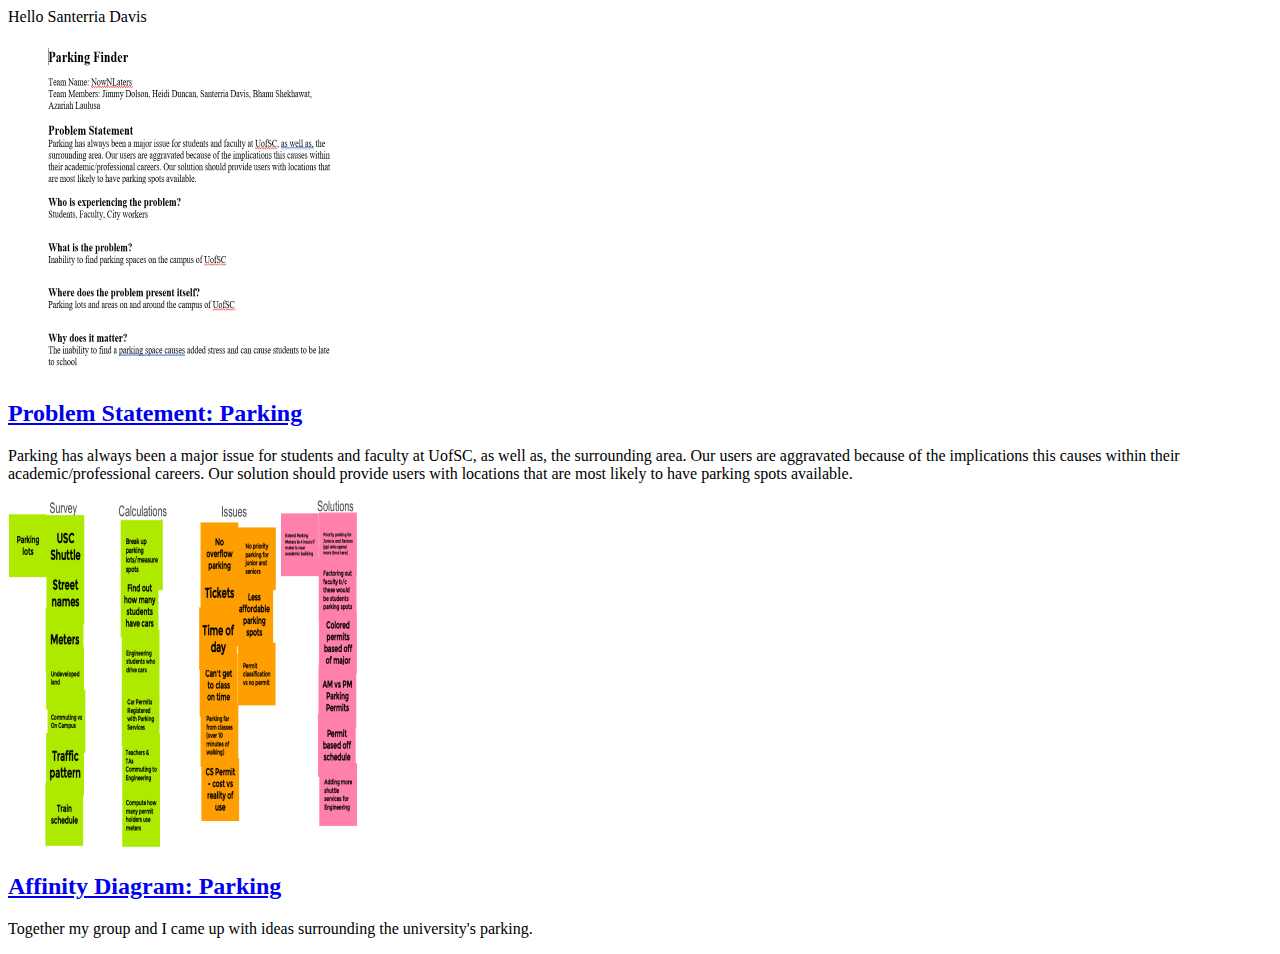
==== index.html @ 3784adc4 "Add files via upload" ====
<!DOCTYPE html>
<html>
    <body>
Hello Santerria Davis

<!-- Problem Statement Assignment-->
<section class="assignment">
    <a href="Files/Problem Statement.pdf"><img src="Images/Problem-Statement.PNG"></a>
    <section class="ass-details">
        <a href="Files/Problem Statement.pdf"><h2>Problem Statement: Parking</h2></a>
        <p>
            Parking has always been a major issue for students and faculty at UofSC, as well as, the surrounding area. Our users are aggravated because of the implications this causes within their academic/professional careers. Our solution should provide users with locations that are most likely to have parking spots available. 
        </p>
    </section>
</section>

<!-- Affinity Diagram Assignment-->
<section class="assignment">
    <a href="Files/affinity-diagram.pdf"><img src="Images/Affinity Diagram.PNG"></a>
    <section class="ass-details">
        <a href="Files/affinity-diagram.pdf"><h2>Affinity Diagram: Parking</h2></a>
        <p>
            Together my group and I came up with ideas surrounding the university's parking.
        </p>
    </section>
</section>
</body>
</html>
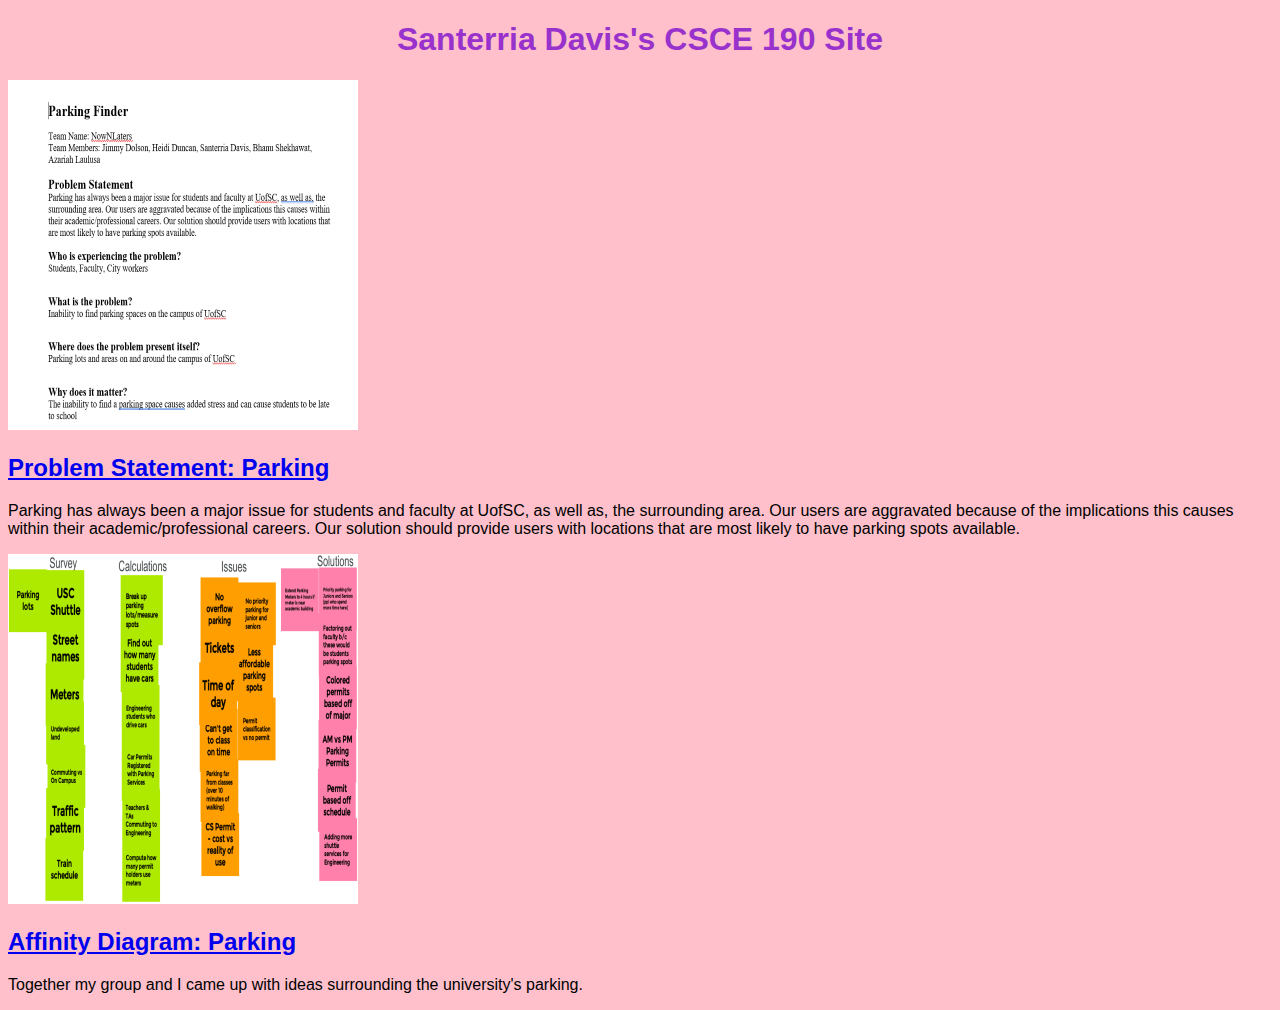
==== commit 2452573c: "Add files via upload" ====
--- a/index.html
+++ b/index.html
@@ -1,7 +1,11 @@
 <!DOCTYPE html>
 <html>
+    <head>
+        <title>CSCE 190: Santerria Davis</title>
+        <link rel="stylesheet" href="styles.css"
+    </head>
     <body>
-Hello Santerria Davis
+        <h1>Santerria Davis's CSCE 190 Site</h1>
 
 <!-- Problem Statement Assignment-->
 <section class="assignment">
--- a/styles.css
+++ b/styles.css
@@ -0,0 +1,9 @@
+body {
+    background: pink;
+    font-family:Arial, Helvetica, sans-serif;
+}
+
+h1 {
+    color: darkorchid;
+    text-align: center;
+}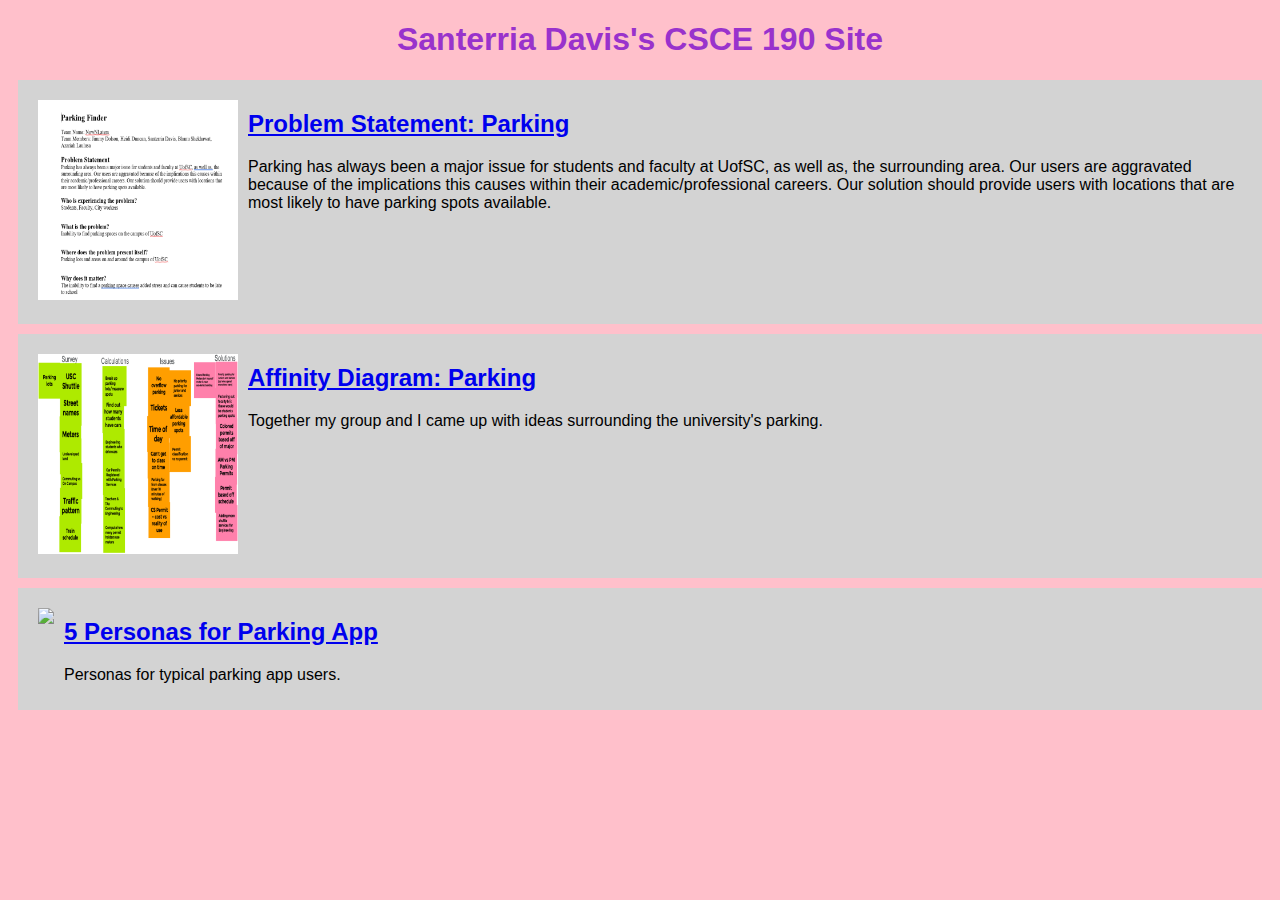
==== commit 7ece70ba: "Add files via upload" ====
--- a/index.html
+++ b/index.html
@@ -28,5 +28,16 @@
         </p>
     </section>
 </section>
-</body>
+
+<!-- Persona Assignment-->
+<section class="assignment">
+    <a href="Files/Personas.pdf"><img src="Images/Angelica Jolly Persona.png"></a>
+    <section class="ass-details">
+        <a href="Files/Personas.pdf"><h2>5 Personas for Parking App</h2></a>
+            <p>
+                Personas for typical parking app users.
+            </p>
+        </section>
+    </section>
+    </body>
 </html>--- a/styles.css
+++ b/styles.css
@@ -1,6 +1,18 @@
 body {
     background: pink;
     font-family:Arial, Helvetica, sans-serif;
+}
+
+.assignment {
+    display:flex;
+    padding:10px;
+    margin:10px;
+    background:lightgray;
+}
+
+.assignment img {
+width:200px;
+padding:10px;    
 }
 
 h1 {
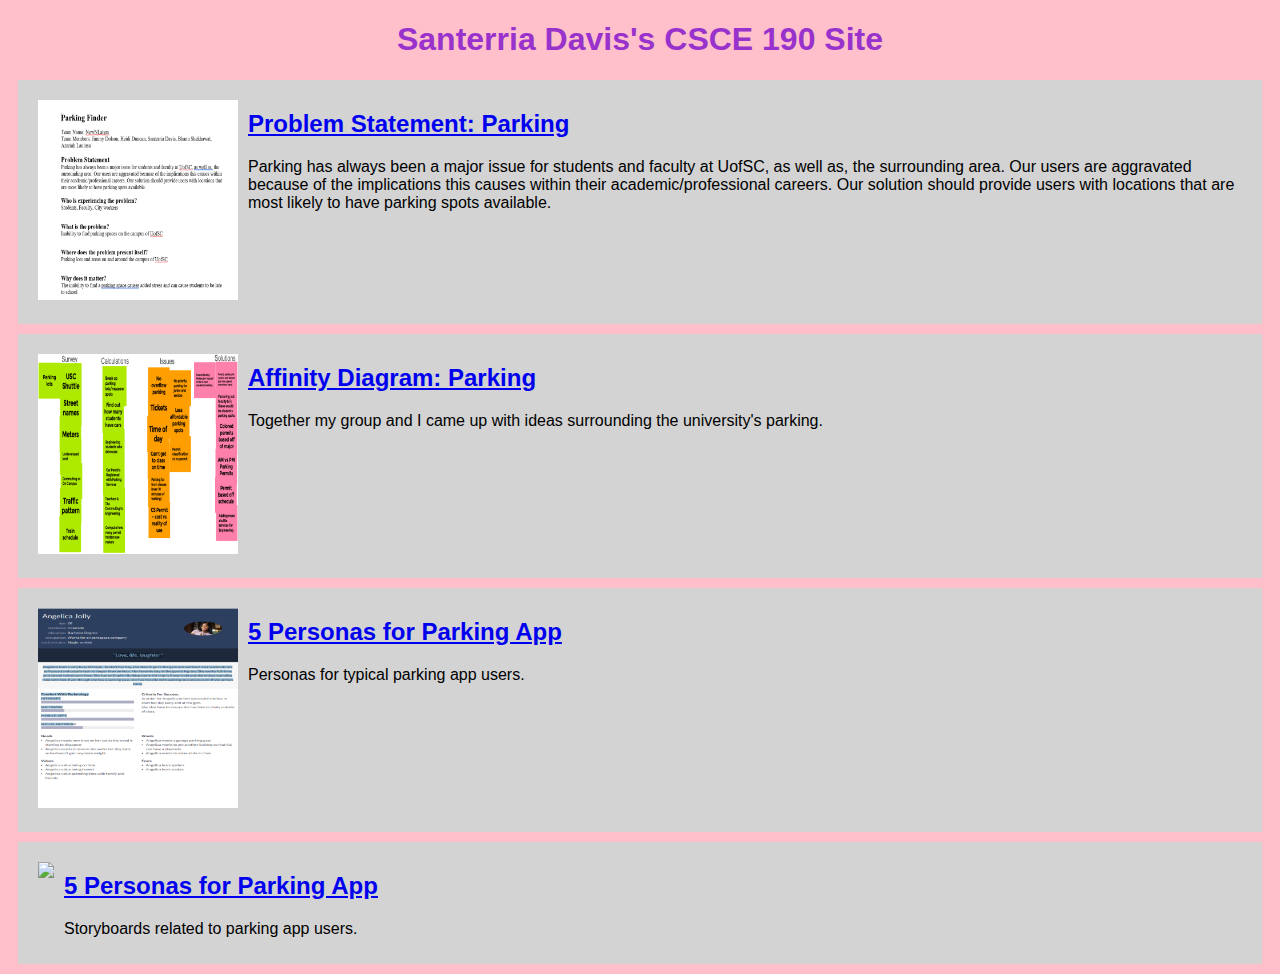
==== commit d579430b: "Add files via upload" ====
--- a/index.html
+++ b/index.html
@@ -39,5 +39,16 @@
             </p>
         </section>
     </section>
+
+    <!-- Storyboard Assignment-->
+<section class="assignment">
+    <a href="Files/Storyboard.pdf"><img src="Images/Storyboard.png"></a>
+    <section class="ass-details">
+        <a href="Files/Storyboard.pdf"><h2>5 Personas for Parking App</h2></a>
+            <p>
+                Storyboards related to parking app users.
+            </p>
+        </section>
+    </section>
     </body>
 </html>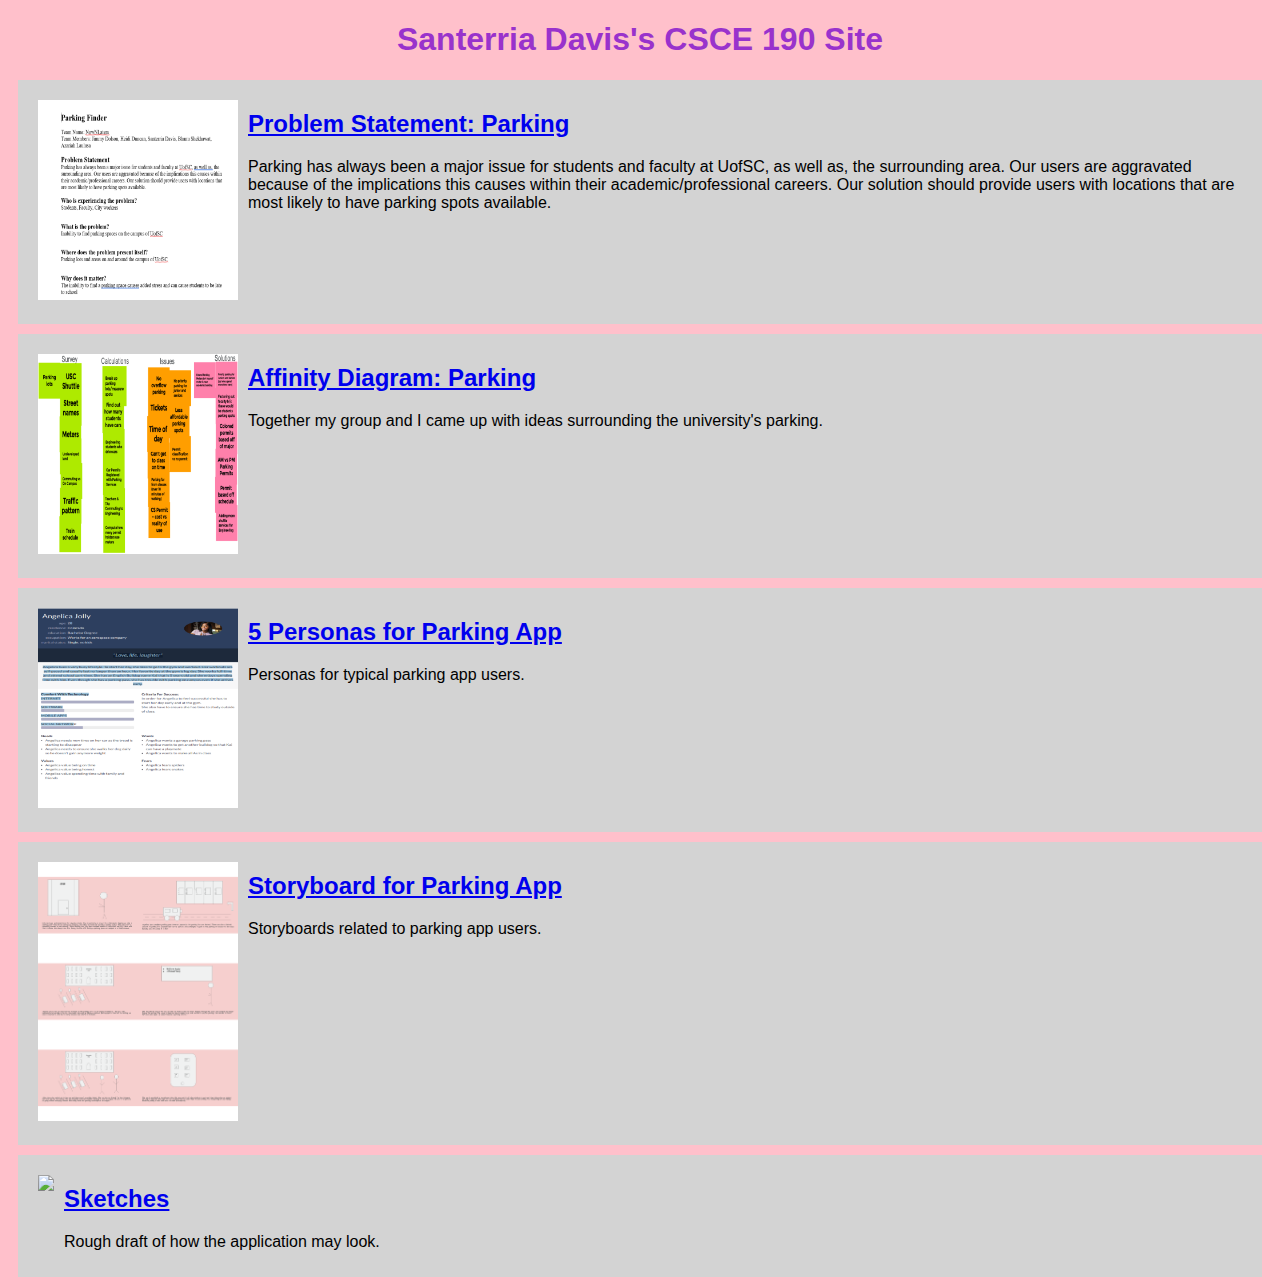
==== commit a613c791: "Add files via upload" ====
--- a/index.html
+++ b/index.html
@@ -44,11 +44,22 @@
 <section class="assignment">
     <a href="Files/Storyboard.pdf"><img src="Images/Storyboard.png"></a>
     <section class="ass-details">
-        <a href="Files/Storyboard.pdf"><h2>5 Personas for Parking App</h2></a>
+        <a href="Files/Storyboard.pdf"><h2>Storyboard for Parking App</h2></a>
             <p>
                 Storyboards related to parking app users.
             </p>
         </section>
     </section>
+
+        <!-- Sketch Assignment-->
+<section class="assignment">
+    <a href="Files/Sketches.pdf"><img src="Images/Sketch.png"></a>
+    <section class="ass-details">
+        <a href="Files/Sketches.pdf"><h2>Sketches</h2></a>
+            <p>
+                Rough draft of how the application may look.
+            </p>
+        </section>
+    </section>
     </body>
 </html>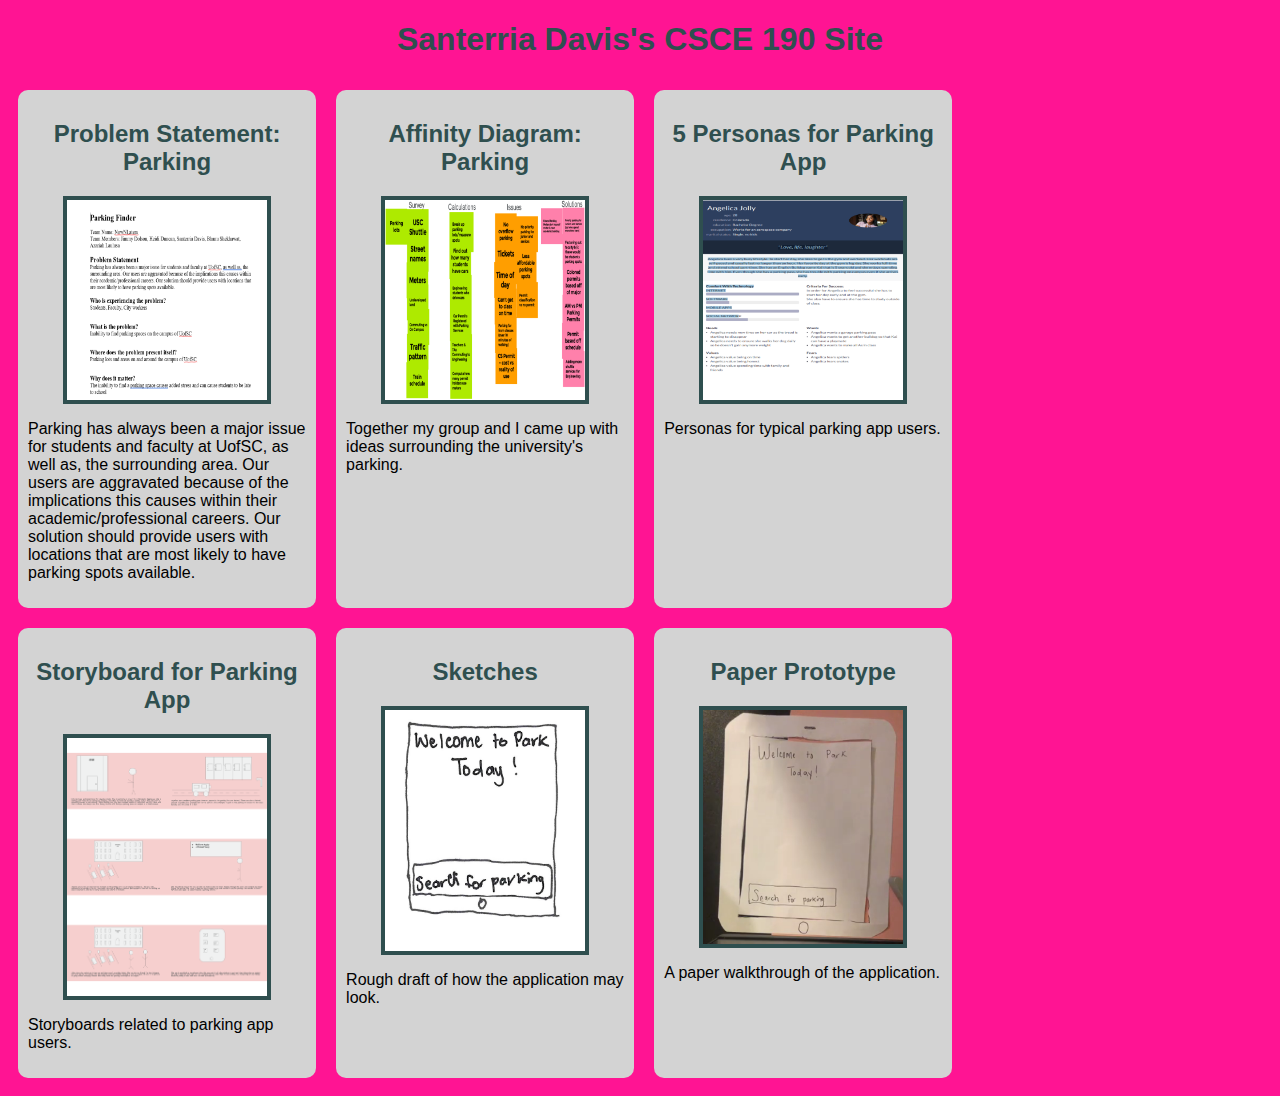
==== commit 242a4fe3: "Add files via upload" ====
--- a/index.html
+++ b/index.html
@@ -1,65 +1,79 @@
 <!DOCTYPE html>
 <html>
+
     <head>
         <title>CSCE 190: Santerria Davis</title>
         <link rel="stylesheet" href="styles.css"
     </head>
+    
     <body>
         <h1>Santerria Davis's CSCE 190 Site</h1>
+        
+        <div class="assignments">
+            <!-- Problem Statement Assignment-->
+            <section class="assignment">
+                <a href="Files/Problem Statement.pdf"><h2>Problem Statement: Parking</h2></a>
+            <a href="Files/Problem Statement.pdf"><img src="Images/Problem-Statement.PNG"></a>  
+                <p>
+                    Parking has always been a major issue for students and faculty at UofSC, as well as, the surrounding area. Our users are aggravated because of the implications this causes within their academic/professional careers. Our solution should provide users with locations that are most likely to have parking spots available. 
+                </p>
+            </section>
 
-<!-- Problem Statement Assignment-->
-<section class="assignment">
-    <a href="Files/Problem Statement.pdf"><img src="Images/Problem-Statement.PNG"></a>
-    <section class="ass-details">
-        <a href="Files/Problem Statement.pdf"><h2>Problem Statement: Parking</h2></a>
-        <p>
-            Parking has always been a major issue for students and faculty at UofSC, as well as, the surrounding area. Our users are aggravated because of the implications this causes within their academic/professional careers. Our solution should provide users with locations that are most likely to have parking spots available. 
-        </p>
-    </section>
-</section>
+            <!-- Affinity Diagram Assignment-->
+            <section class="assignment">
+                <a href="Files/affinity-diagram.pdf"><h2>Affinity Diagram: Parking</h2></a>
+                <a href="Files/affinity-diagram.pdf"><img src="Images/Affinity Diagram.PNG"></a>
+                <section class="ass-details">
+                    <p>
+                        Together my group and I came up with ideas surrounding the university's parking.
+                    </p>
+                </section>
+            </section>
 
-<!-- Affinity Diagram Assignment-->
-<section class="assignment">
-    <a href="Files/affinity-diagram.pdf"><img src="Images/Affinity Diagram.PNG"></a>
-    <section class="ass-details">
-        <a href="Files/affinity-diagram.pdf"><h2>Affinity Diagram: Parking</h2></a>
-        <p>
-            Together my group and I came up with ideas surrounding the university's parking.
-        </p>
-    </section>
-</section>
+            <!-- Persona Assignment-->
+            <section class="assignment">
+                <a href="Files/Personas.pdf"><h2>5 Personas for Parking App</h2></a>
+                <a href="Files/Personas.pdf"><img src="Images/Angelica Jolly Persona.png"></a>
+                <section class="ass-details">
+                        <p>
+                            Personas for typical parking app users.
+                        </p>
+                    </section>
+                </section>
 
-<!-- Persona Assignment-->
-<section class="assignment">
-    <a href="Files/Personas.pdf"><img src="Images/Angelica Jolly Persona.png"></a>
-    <section class="ass-details">
-        <a href="Files/Personas.pdf"><h2>5 Personas for Parking App</h2></a>
-            <p>
-                Personas for typical parking app users.
-            </p>
-        </section>
-    </section>
+                <!-- Storyboard Assignment-->
+            <section class="assignment">
+                <a href="Files/Storyboard.pdf"><h2>Storyboard for Parking App</h2></a>
+                <a href="Files/Storyboard.pdf"><img src="Images/Storyboard.png"></a>
+                <section class="ass-details">
+                        <p>
+                            Storyboards related to parking app users.
+                        </p>
+                    </section>
+                </section>
 
-    <!-- Storyboard Assignment-->
-<section class="assignment">
-    <a href="Files/Storyboard.pdf"><img src="Images/Storyboard.png"></a>
-    <section class="ass-details">
-        <a href="Files/Storyboard.pdf"><h2>Storyboard for Parking App</h2></a>
-            <p>
-                Storyboards related to parking app users.
-            </p>
-        </section>
-    </section>
+                    <!-- Sketch Assignment-->
+            <section class="assignment">
+                <a href="Files/Sketches.pdf"><h2>Sketches</h2></a>
+                <a href="Files/Sketches.pdf"><img src="Images/Sketch.png"></a>
+                <section class="ass-details">
+                        <p>
+                            Rough draft of how the application may look.
+                        </p>
+                    </section>
+                </section>
 
-        <!-- Sketch Assignment-->
-<section class="assignment">
-    <a href="Files/Sketches.pdf"><img src="Images/Sketch.png"></a>
-    <section class="ass-details">
-        <a href="Files/Sketches.pdf"><h2>Sketches</h2></a>
-            <p>
-                Rough draft of how the application may look.
-            </p>
-        </section>
-    </section>
-    </body>
+                        <!-- Prototype Assignment-->
+            <section class="assignment">
+                <a href="https://www.youtube.com/watch?v=TbrWDsB2vAM"><h2>Paper Prototype</h2></a>
+                <a href="https://www.youtube.com/watch?v=TbrWDsB2vAM"><img src="Images/Paper Prototype.png"></a>
+                <section class="ass-details">
+                        <p>
+                            A paper walkthrough of the application.
+                        </p>
+                    </section>
+                </section>
+            </div>
+        </body>
+
 </html>--- a/styles.css
+++ b/styles.css
@@ -1,21 +1,48 @@
 body {
-    background: pink;
+    background:#FF1493;
     font-family:Arial, Helvetica, sans-serif;
 }
 
+.assignments {
+   display:flex;
+   flex-wrap:wrap; 
+}
+
 .assignment {
-    display:flex;
+    width:22%;
     padding:10px;
     margin:10px;
+    padding:20px 10;
     background:lightgray;
+    border-radius:10px;
 }
 
 .assignment img {
 width:200px;
-padding:10px;    
+margin:10px;
+border:4px solid #2F4F4F;
+display:block;
+margin:auto;
+}
+
+.assignment img:hover {
+    border:4px dashed #FF1493 
 }
 
 h1 {
-    color: darkorchid;
+    color:#2F4F4F;
     text-align: center;
+}
+
+h2 {
+    text-align:center;
+}
+
+a {
+    text-decoration:none;
+    color:#2F4F4F
+}
+
+a:hover{
+    color:#FF1493;
 }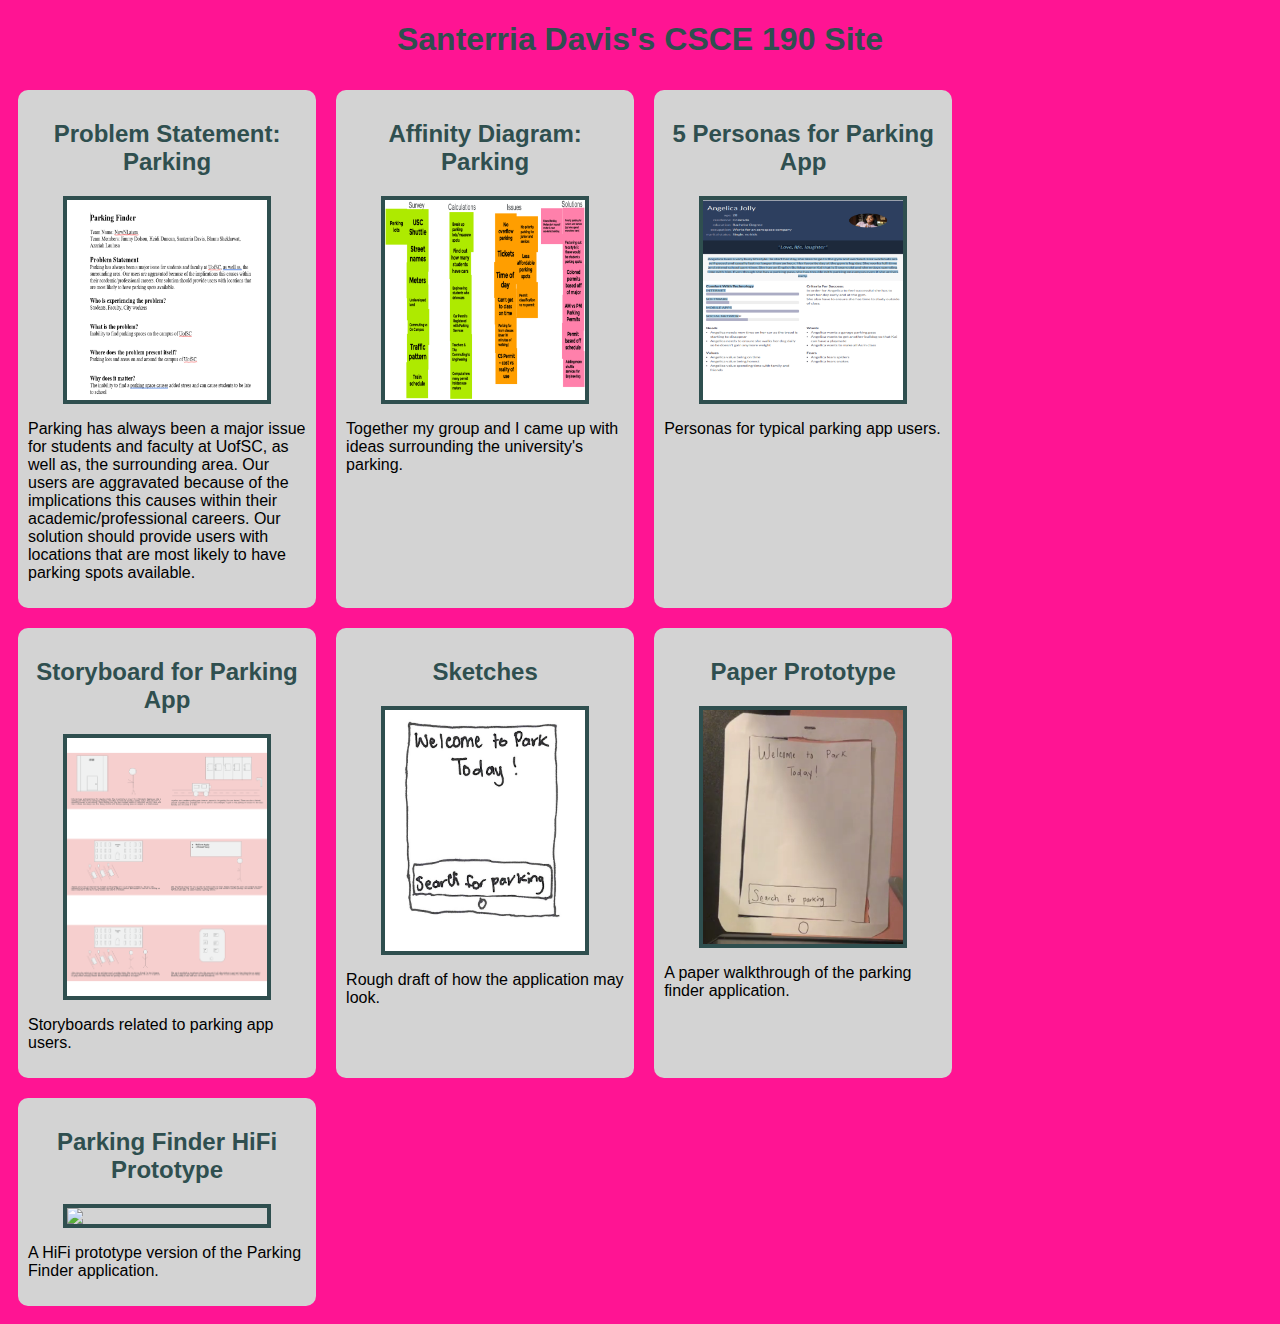
==== commit 7856c460: "Add files via upload" ====
--- a/index.html
+++ b/index.html
@@ -69,11 +69,22 @@
                 <a href="https://www.youtube.com/watch?v=TbrWDsB2vAM"><img src="Images/Paper Prototype.png"></a>
                 <section class="ass-details">
                         <p>
-                            A paper walkthrough of the application.
+                            A paper walkthrough of the parking finder application.
+                        </p>
+                    </section>
+                </section>
+
+                
+                        <!-- Low-Fi Prototype Assignment-->
+            <section class="assignment">
+                <a href="files/src/index.html"><h2>Parking Finder HiFi Prototype</h2></a>
+                <a href="files/src/index.html"><img src="Images/Prototype.png"></a>
+                <section class="ass-details">
+                        <p>
+                            A HiFi prototype version of the Parking Finder application.
                         </p>
                     </section>
                 </section>
             </div>
         </body>
-
 </html>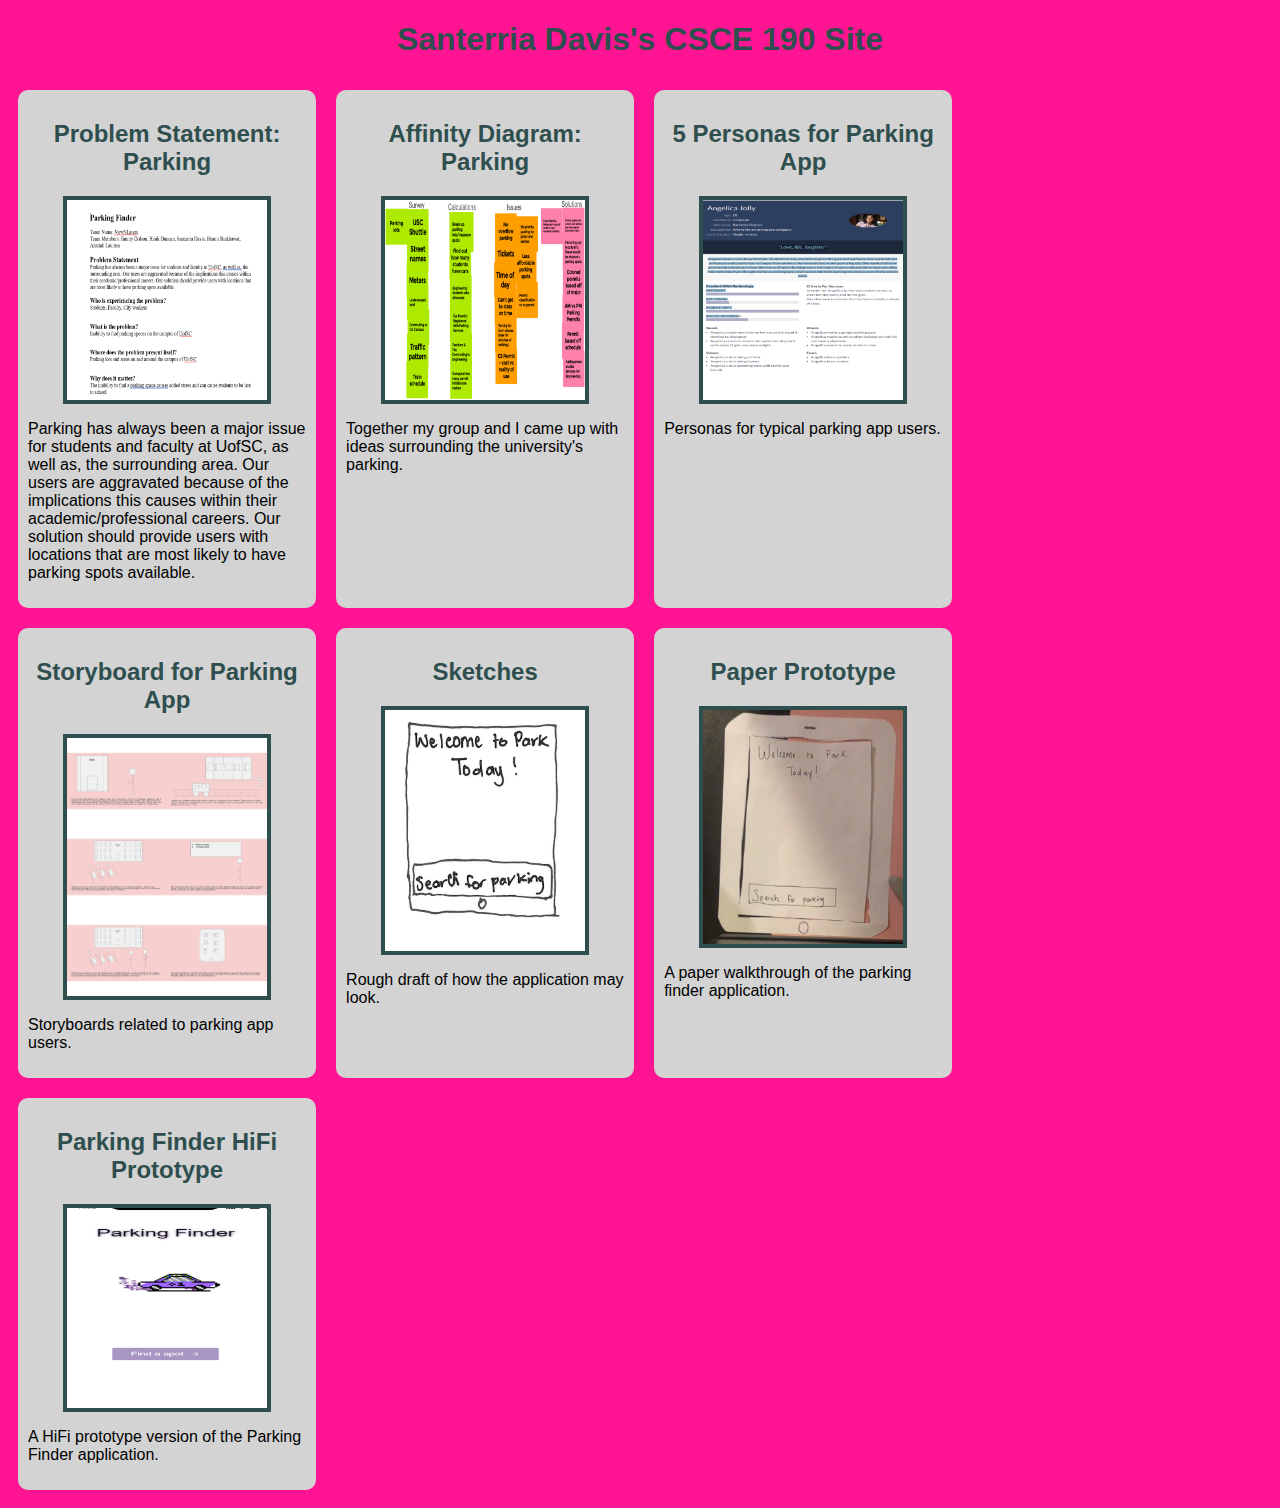
==== commit 4e1c7a95: "Add files via upload" ====
--- a/index.html
+++ b/index.html
@@ -77,8 +77,8 @@
                 
                         <!-- Low-Fi Prototype Assignment-->
             <section class="assignment">
-                <a href="files/src/index.html"><h2>Parking Finder HiFi Prototype</h2></a>
-                <a href="files/src/index.html"><img src="Images/Prototype.png"></a>
+                <a href="Files/Prototype/index.html"><h2>Parking Finder HiFi Prototype</h2></a>
+                <a href="Files/Prototype/index.html"><img src="Images/Prototype.png"></a>
                 <section class="ass-details">
                         <p>
                             A HiFi prototype version of the Parking Finder application.
